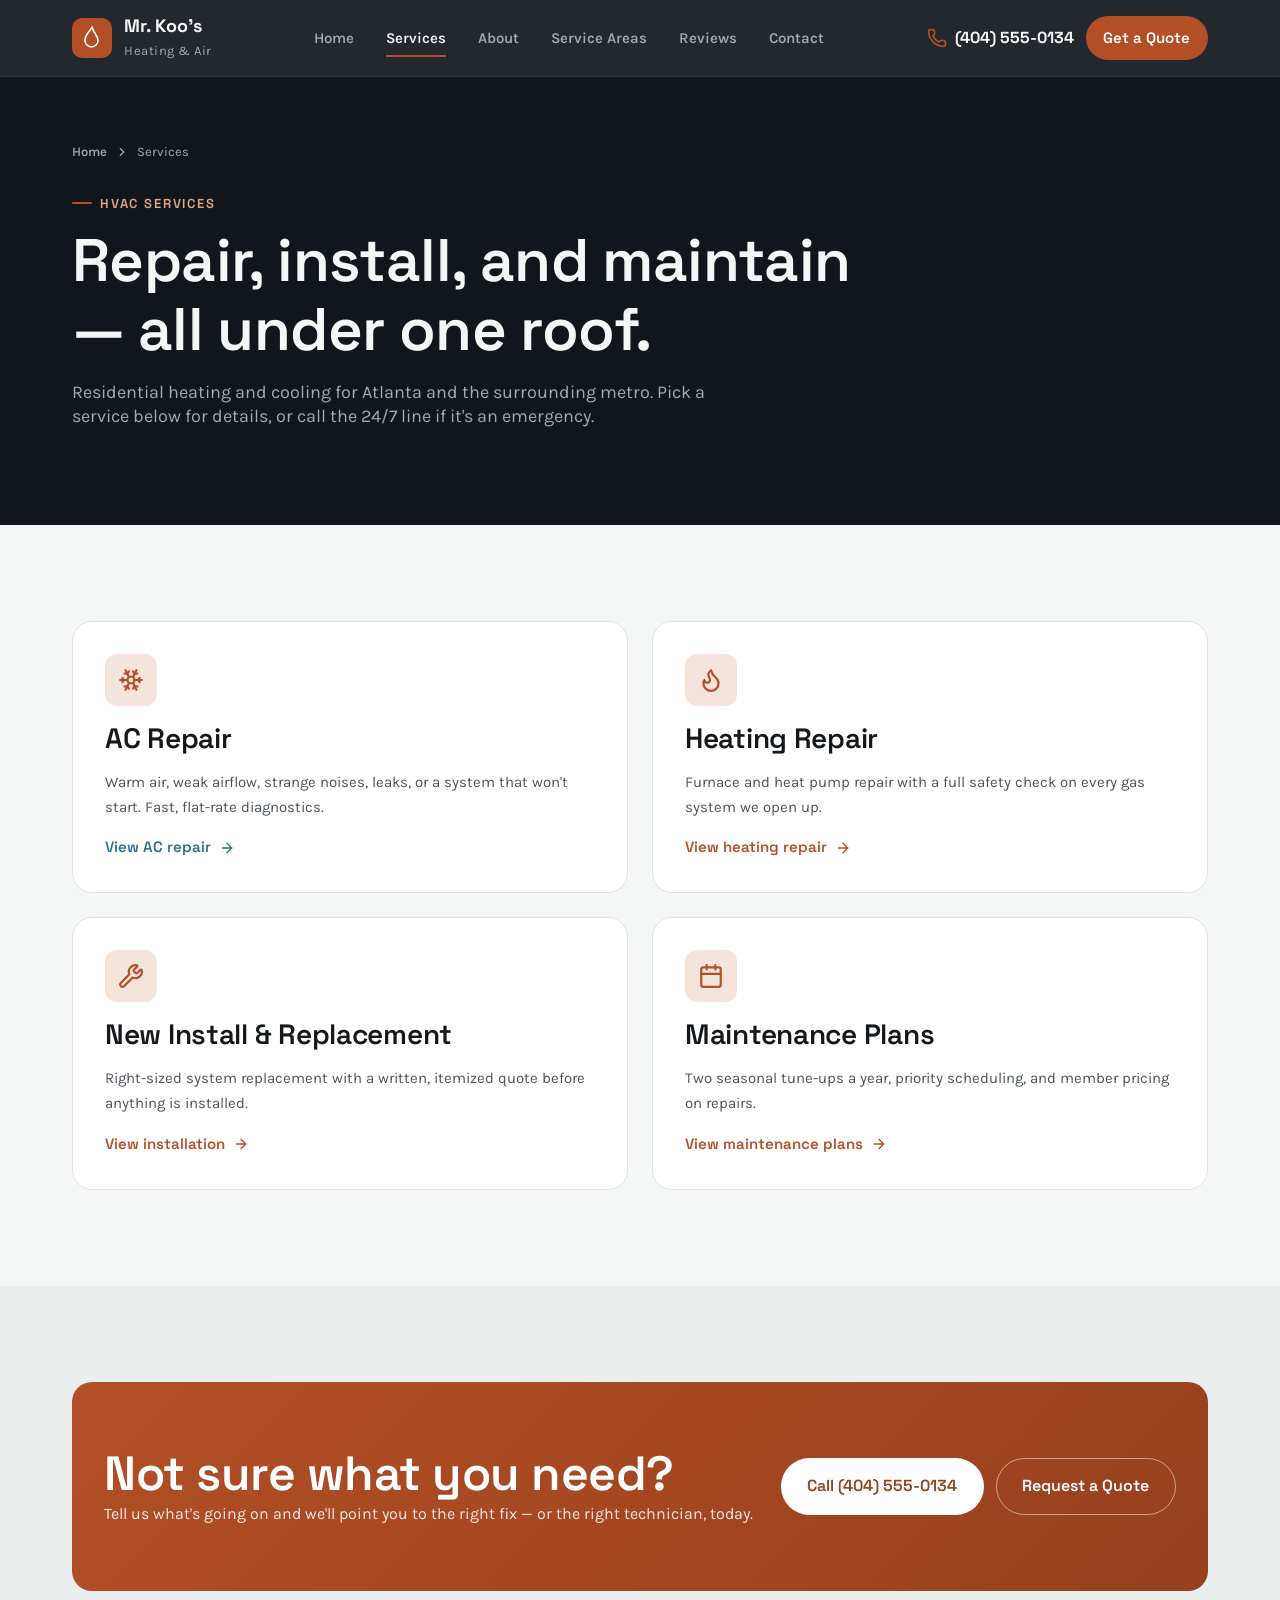
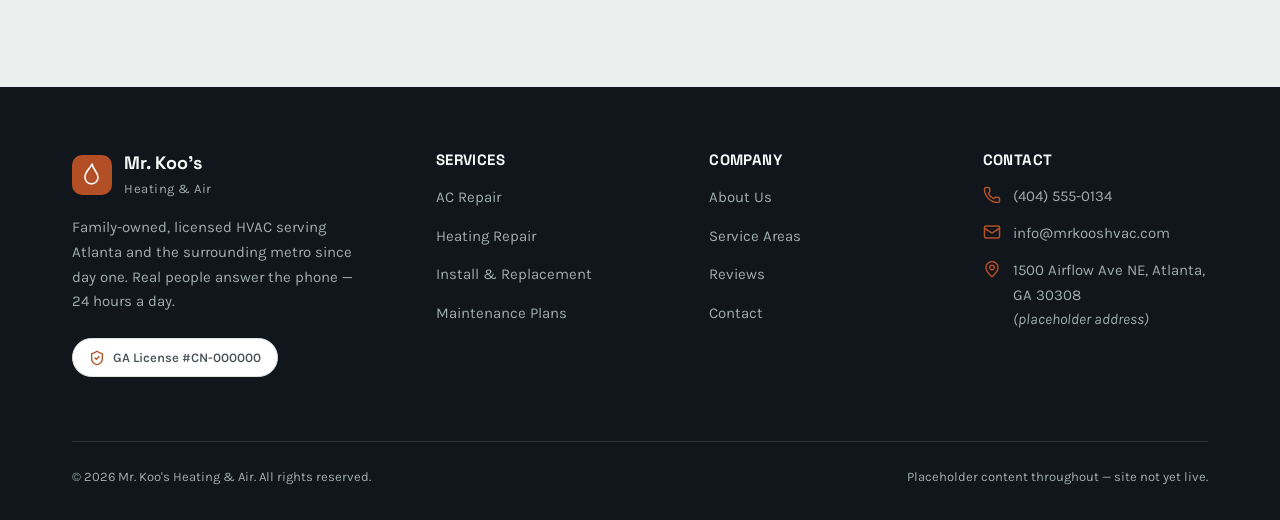
==== services/index.html @ 39111072 "Second Upload" ====
<!DOCTYPE html>
<html lang="en" class="no-js">
<head>
<meta charset="UTF-8" />
<script>document.documentElement.className = "js";</script>
<meta name="viewport" content="width=device-width, initial-scale=1" />
<title>HVAC Services | Mr. Koo's Heating &amp; Air, Atlanta GA</title>
<meta name="description" content="AC repair, heating repair, new system installation, and maintenance plans for Atlanta-area homes. Licensed, family-owned, 24/7 emergency service." />
<link rel="preconnect" href="https://fonts.googleapis.com" />
<link rel="preconnect" href="https://fonts.gstatic.com" crossorigin />
<link href="https://fonts.googleapis.com/css2?family=Space+Grotesk:wght@500;600;700&family=Karla:wght@400;500;600;700&display=swap" rel="stylesheet" />
<link rel="stylesheet" href="../css/styles.css" />
</head>
<body>
<a class="skip-link" href="#main">Skip to main content</a>

<header class="site-header">
  <div class="container header-inner">
    <a class="brand" href="../index.html" aria-label="Mr. Koo's Heating & Air — home">
      <svg class="brand-mark" viewBox="0 0 40 40" fill="none" aria-hidden="true">
        <rect width="40" height="40" rx="10" fill="#B34F26"/>
        <path d="M20 9c1.6 6.2 6 8.4 6 13.4a6.5 6.5 0 1 1-13 0C13 15.9 18.4 13.5 20 9Z" stroke="#fff" stroke-width="1.6" stroke-linejoin="round"/>
      </svg>
      <span>
        <span class="brand-name">Mr. Koo's</span>
        <span class="brand-tag">Heating &amp; Air</span>
      </span>
    </a>

    <nav class="main-nav" aria-label="Primary">
      <ul>
        <li><a data-nav-link href="../index.html">Home</a></li>
        <li><a data-nav-link href="index.html" aria-current="page">Services</a></li>
        <li><a data-nav-link href="../about.html">About</a></li>
        <li><a data-nav-link href="../service-areas.html">Service Areas</a></li>
        <li><a data-nav-link href="../reviews.html">Reviews</a></li>
        <li><a data-nav-link href="../contact.html">Contact</a></li>
      </ul>
    </nav>

    <div class="header-actions">
      <a class="header-phone" href="tel:+14045550134">
        <svg viewBox="0 0 24 24" fill="none" stroke="currentColor" stroke-width="2" stroke-linecap="round" stroke-linejoin="round" aria-hidden="true"><path d="M13.832 16.568a1 1 0 0 0 1.213-.303l.355-.465A2 2 0 0 1 17 15h3a2 2 0 0 1 2 2v3a2 2 0 0 1-2 2A18 18 0 0 1 2 4a2 2 0 0 1 2-2h3a2 2 0 0 1 2 2v3a2 2 0 0 1-.8 1.6l-.468.351a1 1 0 0 0-.292 1.233 14 14 0 0 0 6.392 6.384"/></svg>
        (404) 555-0134
      </a>
      <a class="btn btn-on-navy btn-sm" href="../contact.html">Get a Quote</a>
      <button class="nav-toggle" aria-expanded="false" aria-controls="mobile-nav" aria-label="Open menu">
        <svg class="icon-open" viewBox="0 0 24 24" fill="none" stroke="currentColor" stroke-width="2" stroke-linecap="round" stroke-linejoin="round" aria-hidden="true"><path d="M4 5h16"/><path d="M4 12h16"/><path d="M4 19h16"/></svg>
        <svg class="icon-close" viewBox="0 0 24 24" fill="none" stroke="currentColor" stroke-width="2" stroke-linecap="round" stroke-linejoin="round" aria-hidden="true"><path d="M18 6 6 18"/><path d="m6 6 12 12"/></svg>
      </button>
    </div>
  </div>

  <div class="mobile-nav" id="mobile-nav">
    <nav aria-label="Mobile">
      <ul>
        <li><a href="../index.html">Home</a></li>
        <li><a href="index.html">Services</a></li>
        <li><a href="../about.html">About</a></li>
        <li><a href="../service-areas.html">Service Areas</a></li>
        <li><a href="../reviews.html">Reviews</a></li>
        <li><a href="../contact.html">Contact</a></li>
      </ul>
    </nav>
    <a class="btn btn-primary btn-block" href="tel:+14045550134">Call (404) 555-0134</a>
  </div>
</header>

<main id="main">

  <div class="page-header">
    <div class="container">
      <nav class="breadcrumbs" aria-label="Breadcrumb">
        <a href="../index.html">Home</a>
        <svg viewBox="0 0 24 24" fill="none" stroke="currentColor" stroke-width="2" stroke-linecap="round" stroke-linejoin="round" aria-hidden="true"><path d="m9 18 6-6-6-6"/></svg>
        <span aria-current="page">Services</span>
      </nav>
      <p class="eyebrow on-navy">HVAC Services</p>
      <h1>Repair, install, and maintain &mdash; all under one roof.</h1>
      <p class="lede">Residential heating and cooling for Atlanta and the surrounding metro. Pick a service below for details, or call the 24/7 line if it's an emergency.</p>
    </div>
  </div>

  <section class="section">
    <div class="container">
      <div class="grid grid-2">
        <article class="service-card reveal">
          <span class="service-card-icon coil"><svg viewBox="0 0 24 24" fill="none" stroke="currentColor" stroke-width="2" stroke-linecap="round" stroke-linejoin="round" aria-hidden="true"><path d="m10 20-1.25-2.5L6 18"/><path d="M10 4 8.75 6.5 6 6"/><path d="m14 20 1.25-2.5L18 18"/><path d="m14 4 1.25 2.5L18 6"/><path d="m17 21-3-6h-4"/><path d="m17 3-3 6 1.5 3"/><path d="M2 12h6.5L10 9"/><path d="m20 10-1.5 2 1.5 2"/><path d="M22 12h-6.5L14 15"/><path d="m4 10 1.5 2L4 14"/><path d="m7 21 3-6-1.5-3"/><path d="m7 3 3 6h4"/></svg></span>
          <h3 class="h2" style="font-size:var(--text-2xl);">AC Repair</h3>
          <p>Warm air, weak airflow, strange noises, leaks, or a system that won't start. Fast, flat-rate diagnostics.</p>
          <a class="service-card-link" style="color:var(--coil);" href="ac-repair.html">View AC repair <svg viewBox="0 0 24 24" fill="none" stroke="currentColor" stroke-width="2" stroke-linecap="round" stroke-linejoin="round" aria-hidden="true"><path d="M5 12h14"/><path d="m12 5 7 7-7 7"/></svg></a>
        </article>

        <article class="service-card reveal">
          <span class="service-card-icon"><svg viewBox="0 0 24 24" fill="none" stroke="currentColor" stroke-width="2" stroke-linecap="round" stroke-linejoin="round" aria-hidden="true"><path d="M12 3q1 4 4 6.5t3 5.5a1 1 0 0 1-14 0 5 5 0 0 1 1-3 1 1 0 0 0 5 0c0-2-1.5-3-1.5-5q0-2 2.5-4"/></svg></span>
          <h3 class="h2" style="font-size:var(--text-2xl);">Heating Repair</h3>
          <p>Furnace and heat pump repair with a full safety check on every gas system we open up.</p>
          <a class="service-card-link" href="heating-repair.html">View heating repair <svg viewBox="0 0 24 24" fill="none" stroke="currentColor" stroke-width="2" stroke-linecap="round" stroke-linejoin="round" aria-hidden="true"><path d="M5 12h14"/><path d="m12 5 7 7-7 7"/></svg></a>
        </article>

        <article class="service-card reveal">
          <span class="service-card-icon"><svg viewBox="0 0 24 24" fill="none" stroke="currentColor" stroke-width="2" stroke-linecap="round" stroke-linejoin="round" aria-hidden="true"><path d="M14.7 6.3a1 1 0 0 0 0 1.4l1.6 1.6a1 1 0 0 0 1.4 0l3.106-3.105c.32-.322.863-.22.983.218a6 6 0 0 1-8.259 7.057l-7.91 7.91a1 1 0 0 1-2.999-3l7.91-7.91a6 6 0 0 1 7.057-8.259c.438.12.54.662.219.984z"/></svg></span>
          <h3 class="h2" style="font-size:var(--text-2xl);">New Install &amp; Replacement</h3>
          <p>Right-sized system replacement with a written, itemized quote before anything is installed.</p>
          <a class="service-card-link" href="installation.html">View installation <svg viewBox="0 0 24 24" fill="none" stroke="currentColor" stroke-width="2" stroke-linecap="round" stroke-linejoin="round" aria-hidden="true"><path d="M5 12h14"/><path d="m12 5 7 7-7 7"/></svg></a>
        </article>

        <article class="service-card reveal">
          <span class="service-card-icon"><svg viewBox="0 0 24 24" fill="none" stroke="currentColor" stroke-width="2" stroke-linecap="round" stroke-linejoin="round" aria-hidden="true"><path d="M8 2v4"/><path d="M16 2v4"/><rect width="18" height="18" x="3" y="4" rx="2"/><path d="M3 10h18"/></svg></span>
          <h3 class="h2" style="font-size:var(--text-2xl);">Maintenance Plans</h3>
          <p>Two seasonal tune-ups a year, priority scheduling, and member pricing on repairs.</p>
          <a class="service-card-link" href="maintenance-plans.html">View maintenance plans <svg viewBox="0 0 24 24" fill="none" stroke="currentColor" stroke-width="2" stroke-linecap="round" stroke-linejoin="round" aria-hidden="true"><path d="M5 12h14"/><path d="m12 5 7 7-7 7"/></svg></a>
        </article>
      </div>
    </div>
  </section>

  <section class="section section-alt">
    <div class="container">
      <div class="cta-band reveal">
        <div>
          <h2>Not sure what you need?</h2>
          <p>Tell us what's going on and we'll point you to the right fix &mdash; or the right technician, today.</p>
        </div>
        <div class="cta-band-actions">
          <a class="btn btn-secondary" href="tel:+14045550134">Call (404) 555-0134</a>
          <a class="btn btn-ghost-on-navy" style="border-color:rgba(255,255,255,0.5); color:#fff;" href="../contact.html">Request a Quote</a>
        </div>
      </div>
    </div>
  </section>

</main>

<footer class="site-footer">
  <div class="container">
    <div class="footer-grid">
      <div class="footer-brand">
        <a class="brand" href="../index.html" aria-label="Mr. Koo's Heating & Air — home">
          <svg class="brand-mark" viewBox="0 0 40 40" fill="none" aria-hidden="true">
            <rect width="40" height="40" rx="10" fill="#B34F26"/>
            <path d="M20 9c1.6 6.2 6 8.4 6 13.4a6.5 6.5 0 1 1-13 0C13 15.9 18.4 13.5 20 9Z" stroke="#fff" stroke-width="1.6" stroke-linejoin="round"/>
          </svg>
          <span>
            <span class="brand-name">Mr. Koo's</span>
            <span class="brand-tag">Heating &amp; Air</span>
          </span>
        </a>
        <p>Family-owned, licensed HVAC serving Atlanta and the surrounding metro since day one. Real people answer the phone &mdash; 24 hours a day.</p>
        <div class="badge-row" style="margin-top: var(--space-5);">
          <span class="badge"><svg viewBox="0 0 24 24" fill="none" stroke="currentColor" stroke-width="2" stroke-linecap="round" stroke-linejoin="round" aria-hidden="true"><path d="M20 13c0 5-3.5 7.5-7.66 8.95a1 1 0 0 1-.67-.01C7.5 20.5 4 18 4 13V6a1 1 0 0 1 1-1c2 0 4.5-1.2 6.24-2.72a1.17 1.17 0 0 1 1.52 0C14.51 3.81 17 5 19 5a1 1 0 0 1 1 1z"/><path d="m9 12 2 2 4-4"/></svg> GA License #CN-000000</span>
        </div>
      </div>

      <nav class="footer-col" aria-label="Services">
        <h3 class="footer-heading">Services</h3>
        <ul>
          <li><a href="ac-repair.html">AC Repair</a></li>
          <li><a href="heating-repair.html">Heating Repair</a></li>
          <li><a href="installation.html">Install &amp; Replacement</a></li>
          <li><a href="maintenance-plans.html">Maintenance Plans</a></li>
        </ul>
      </nav>

      <nav class="footer-col" aria-label="Company">
        <h3 class="footer-heading">Company</h3>
        <ul>
          <li><a href="../about.html">About Us</a></li>
          <li><a href="../service-areas.html">Service Areas</a></li>
          <li><a href="../reviews.html">Reviews</a></li>
          <li><a href="../contact.html">Contact</a></li>
        </ul>
      </nav>

      <div class="footer-col">
        <h3 class="footer-heading">Contact</h3>
        <ul class="footer-contact">
          <li><svg viewBox="0 0 24 24" fill="none" stroke="currentColor" stroke-width="2" stroke-linecap="round" stroke-linejoin="round" aria-hidden="true"><path d="M13.832 16.568a1 1 0 0 0 1.213-.303l.355-.465A2 2 0 0 1 17 15h3a2 2 0 0 1 2 2v3a2 2 0 0 1-2 2A18 18 0 0 1 2 4a2 2 0 0 1 2-2h3a2 2 0 0 1 2 2v3a2 2 0 0 1-.8 1.6l-.468.351a1 1 0 0 0-.292 1.233 14 14 0 0 0 6.392 6.384"/></svg><a href="tel:+14045550134">(404) 555-0134</a></li>
          <li><svg viewBox="0 0 24 24" fill="none" stroke="currentColor" stroke-width="2" stroke-linecap="round" stroke-linejoin="round" aria-hidden="true"><path d="m22 7-8.991 5.727a2 2 0 0 1-2.009 0L2 7"/><rect x="2" y="4" width="20" height="16" rx="2"/></svg><a href="mailto:info@mrkooshvac.com">info@mrkooshvac.com</a></li>
          <li><svg viewBox="0 0 24 24" fill="none" stroke="currentColor" stroke-width="2" stroke-linecap="round" stroke-linejoin="round" aria-hidden="true"><path d="M20 10c0 4.993-5.539 10.193-7.399 11.799a1 1 0 0 1-1.202 0C9.539 20.193 4 14.993 4 10a8 8 0 0 1 16 0"/><circle cx="12" cy="10" r="3"/></svg><span>1500 Airflow Ave NE, Atlanta, GA 30308<br><em>(placeholder address)</em></span></li>
        </ul>
      </div>
    </div>

    <div class="footer-bottom">
      <span>&copy; <span data-year>2026</span> Mr. Koo's Heating &amp; Air. All rights reserved.</span>
      <span>Placeholder content throughout &mdash; site not yet live.</span>
    </div>
  </div>
</footer>

<div class="call-bar">
  <a class="btn btn-primary" href="tel:+14045550134">
    <svg viewBox="0 0 24 24" fill="none" stroke="currentColor" stroke-width="2" stroke-linecap="round" stroke-linejoin="round" aria-hidden="true"><path d="M13.832 16.568a1 1 0 0 0 1.213-.303l.355-.465A2 2 0 0 1 17 15h3a2 2 0 0 1 2 2v3a2 2 0 0 1-2 2A18 18 0 0 1 2 4a2 2 0 0 1 2-2h3a2 2 0 0 1 2 2v3a2 2 0 0 1-.8 1.6l-.468.351a1 1 0 0 0-.292 1.233 14 14 0 0 0 6.392 6.384"/></svg>
    Call Now
  </a>
  <a class="btn btn-secondary" href="../contact.html">Get a Quote</a>
</div>

<script src="../js/main.js"></script>
</body>
</html>
---- css/styles.css ----
/* ==========================================================================
   Mr. Koo's Heating & Air — Design System
   Grounded in the subject: airflow, ductwork, gauges, Georgia clay + copper.
   Cool "duct steel" neutral base with two functional accents —
   clay (heating) and coil blue (cooling) — color that encodes meaning,
   not decoration. Signature motif: an animated airflow line.
   ========================================================================== */

:root {
  /* ---- Color: neutrals (cool "duct steel", not warm cream) ---- */
  --bg: #F5F7F6;
  --bg-alt: #EAEFEE;
  --surface: #FFFFFF;
  --ink: #14181B;
  --ink-soft: #4B5359;
  --ink-faint: #5B6468;
  --border: #DCE3E1;
  --border-strong: #C3CDCA;

  /* ---- Color: dark chrome (header/footer only, not the body bg) ---- */
  --navy: #10161C;
  --navy-soft: #1B242C;
  --navy-border: #2A343C;
  --on-navy: #F5F7F6;
  --on-navy-soft: #9FACB2;

  /* ---- Color: functional accents ---- */
  --clay: #B34F26;       /* heating — WCAG AA 4.5:1+ on white */
  --clay-dark: #96401D;  /* hover/press */
  --clay-tint: #F5E4DB;  /* light backgrounds */
  --coil: #2E6F8E;       /* cooling — WCAG AA 4.5:1+ on white */
  --coil-dark: #23566F;
  --coil-tint: #E1EDF1;  /* light backgrounds */
  --gold: #B8862F;       /* review stars (decorative) */
  --success: #2E7D4F;
  --danger: #B3261E;

  /* ---- Typography ---- */
  --font-display: "Space Grotesk", "Arial Narrow", sans-serif;
  --font-body: "Karla", -apple-system, BlinkMacSystemFont, "Segoe UI", sans-serif;

  --text-xs: 0.8125rem;   /* 13px */
  --text-sm: 0.9375rem;   /* 15px */
  --text-base: 1rem;      /* 16px */
  --text-lg: 1.125rem;    /* 18px */
  --text-xl: 1.375rem;    /* 22px */
  --text-2xl: 1.75rem;    /* 28px */
  --text-3xl: 2.25rem;    /* 36px */
  --text-4xl: 3rem;       /* 48px */
  --text-5xl: 3.75rem;    /* 60px */

  --leading-tight: 1.15;
  --leading-snug: 1.35;
  --leading-body: 1.65;

  /* ---- Spacing (8px rhythm) ---- */
  --space-1: 0.25rem;  /* 4 */
  --space-2: 0.5rem;   /* 8 */
  --space-3: 0.75rem;  /* 12 */
  --space-4: 1rem;     /* 16 */
  --space-5: 1.5rem;   /* 24 */
  --space-6: 2rem;     /* 32 */
  --space-7: 3rem;     /* 48 */
  --space-8: 4rem;     /* 64 */
  --space-9: 6rem;     /* 96 */
  --space-10: 8rem;    /* 128 */

  /* ---- Radius ---- */
  --radius-sm: 6px;
  --radius-md: 12px;
  --radius-lg: 20px;
  --radius-pill: 999px;

  /* ---- Elevation (warm-neutral tinted, consistent scale) ---- */
  --shadow-sm: 0 1px 2px rgba(20, 24, 27, 0.06), 0 1px 1px rgba(20, 24, 27, 0.04);
  --shadow-md: 0 8px 24px rgba(20, 24, 27, 0.08), 0 2px 6px rgba(20, 24, 27, 0.05);
  --shadow-lg: 0 20px 48px rgba(20, 24, 27, 0.14), 0 6px 16px rgba(20, 24, 27, 0.08);

  /* ---- Motion ---- */
  --duration-fast: 150ms;
  --duration-base: 220ms;
  --duration-slow: 420ms;
  --duration-draw: 1400ms;
  --ease-out: cubic-bezier(0.16, 1, 0.3, 1);
  --ease-in: cubic-bezier(0.7, 0, 0.84, 0);
  --ease-spring: cubic-bezier(0.34, 1.56, 0.64, 1);

  /* ---- Layout ---- */
  --container-max: 1200px;
  --header-h: 76px;
  --z-header: 100;
  --z-callbar: 90;
  --z-overlay: 200;
}

/* ==========================================================================
   Reset & base
   ========================================================================== */

*, *::before, *::after { box-sizing: border-box; }
* { margin: 0; }

html {
  -webkit-text-size-adjust: 100%;
  scroll-behavior: smooth;
}

body {
  font-family: var(--font-body);
  font-size: var(--text-base);
  line-height: var(--leading-body);
  color: var(--ink);
  background: var(--bg);
  min-height: 100dvh;
}

img, picture, svg { display: block; max-width: 100%; }
a { color: inherit; text-decoration: none; }
ul, ol { list-style: none; padding: 0; }
button, input, textarea, select { font: inherit; color: inherit; }
button { cursor: pointer; background: none; border: none; }

h1, h2, h3, h4 {
  font-family: var(--font-display);
  font-weight: 600;
  line-height: var(--leading-tight);
  letter-spacing: -0.01em;
}

/* Focus states — never removed, always visible (accessibility rule 1) */
:focus-visible {
  outline: 3px solid var(--coil);
  outline-offset: 3px;
  border-radius: 4px;
}
a:focus-visible, button:focus-visible { outline-offset: 4px; }

.visually-hidden {
  position: absolute;
  width: 1px; height: 1px;
  padding: 0; margin: -1px;
  overflow: hidden;
  clip: rect(0, 0, 0, 0);
  white-space: nowrap;
  border: 0;
}

.skip-link {
  position: absolute;
  top: -100px;
  left: var(--space-4);
  background: var(--navy);
  color: var(--on-navy);
  padding: var(--space-3) var(--space-5);
  border-radius: var(--radius-sm);
  z-index: 999;
  transition: top var(--duration-base) var(--ease-out);
}
.skip-link:focus { top: var(--space-4); }

@media (prefers-reduced-motion: reduce) {
  html { scroll-behavior: auto; }
  *, *::before, *::after {
    animation-duration: 0.001ms !important;
    animation-iteration-count: 1 !important;
    transition-duration: 0.001ms !important;
    scroll-behavior: auto !important;
  }
}

/* ==========================================================================
   Typography helpers
   ========================================================================== */

.eyebrow {
  display: inline-flex;
  align-items: center;
  gap: var(--space-2);
  font-family: var(--font-display);
  font-size: var(--text-xs);
  font-weight: 600;
  letter-spacing: 0.14em;
  text-transform: uppercase;
  color: var(--clay);
}
.eyebrow::before {
  content: "";
  width: 20px;
  height: 2px;
  background: var(--clay);
  border-radius: var(--radius-pill);
}
.eyebrow.on-navy { color: #E8A67F; }
.eyebrow.coil { color: var(--coil); }
.eyebrow.coil::before { background: var(--coil); }

h1, .h1 { font-size: var(--text-4xl); }
h2, .h2 { font-size: var(--text-3xl); }
h3, .h3 { font-size: var(--text-xl); }
h4, .h4 { font-size: var(--text-lg); }

@media (min-width: 768px) {
  h1, .h1 { font-size: var(--text-5xl); }
  h2, .h2 { font-size: var(--text-4xl); }
}

.lede {
  font-size: var(--text-lg);
  line-height: var(--leading-snug);
  color: var(--ink-soft);
  max-width: 62ch;
}

.section-head {
  max-width: 640px;
  margin-bottom: var(--space-7);
}
.section-head p { margin-top: var(--space-3); }
.section-head.center { margin-left: auto; margin-right: auto; text-align: center; }

/* ==========================================================================
   Layout
   ========================================================================== */

.container {
  width: 100%;
  max-width: var(--container-max);
  margin-inline: auto;
  padding-inline: var(--space-5);
}
@media (min-width: 1024px) {
  .container { padding-inline: var(--space-6); }
}

.section { padding-block: var(--space-9); position: relative; }
.section-alt { background: var(--bg-alt); }
.section-navy { background: var(--navy); color: var(--on-navy); }
.section-navy .ink-soft-on-navy { color: var(--on-navy-soft); }

@media (max-width: 640px) {
  .section { padding-block: var(--space-8); }
}

/* ==========================================================================
   Buttons
   ========================================================================== */

.btn {
  display: inline-flex;
  align-items: center;
  justify-content: center;
  gap: var(--space-2);
  font-family: var(--font-display);
  font-weight: 600;
  font-size: var(--text-base);
  padding: 0.9rem 1.6rem;
  border-radius: var(--radius-pill);
  min-height: 44px;
  transition: transform var(--duration-fast) var(--ease-out),
              background-color var(--duration-fast) var(--ease-out),
              box-shadow var(--duration-fast) var(--ease-out),
              border-color var(--duration-fast) var(--ease-out);
  white-space: nowrap;
}
.btn:active { transform: scale(0.97); }

.btn-primary {
  background: var(--clay);
  color: #fff;
  box-shadow: var(--shadow-sm);
}
.btn-primary:hover { background: var(--clay-dark); box-shadow: var(--shadow-md); }

.btn-on-navy {
  background: var(--clay);
  color: #fff;
}
.btn-on-navy:hover { background: #C8622F; }

.btn-secondary {
  background: transparent;
  color: var(--ink);
  border: 1.5px solid var(--border-strong);
}
.btn-secondary:hover { border-color: var(--ink); background: var(--surface); }

.btn-ghost-on-navy {
  background: transparent;
  color: var(--on-navy);
  border: 1.5px solid var(--navy-border);
}
.btn-ghost-on-navy:hover { border-color: var(--on-navy-soft); }

.btn-block { width: 100%; }
.btn-sm { padding: 0.6rem 1.1rem; font-size: var(--text-sm); min-height: 40px; }

.btn svg { width: 1.15em; height: 1.15em; flex-shrink: 0; }

/* ==========================================================================
   Header / Nav
   ========================================================================== */

.site-header {
  position: sticky;
  top: 0;
  z-index: var(--z-header);
  background: rgba(16, 22, 28, 0.92);
  backdrop-filter: blur(10px);
  border-bottom: 1px solid var(--navy-border);
}

.header-inner {
  display: flex;
  align-items: center;
  justify-content: space-between;
  gap: var(--space-4);
  min-height: var(--header-h);
}

.brand {
  display: flex;
  align-items: center;
  gap: var(--space-3);
  color: var(--on-navy);
  font-family: var(--font-display);
}
.brand-mark {
  width: 40px;
  height: 40px;
  flex-shrink: 0;
}
.brand-name {
  font-weight: 700;
  font-size: var(--text-lg);
  line-height: 1.1;
}
.brand-tag {
  display: block;
  font-family: var(--font-body);
  font-weight: 400;
  font-size: var(--text-xs);
  color: var(--on-navy-soft);
  letter-spacing: 0.04em;
}

.main-nav {
  display: none;
}
.main-nav ul { display: flex; align-items: center; gap: var(--space-6); }
.main-nav a {
  color: var(--on-navy-soft);
  font-size: var(--text-sm);
  font-weight: 600;
  padding: var(--space-2) 0;
  border-bottom: 2px solid transparent;
  transition: color var(--duration-fast) var(--ease-out), border-color var(--duration-fast) var(--ease-out);
}
.main-nav a:hover, .main-nav a[aria-current="page"] {
  color: var(--on-navy);
  border-color: var(--clay);
}

.header-actions {
  display: flex;
  align-items: center;
  gap: var(--space-3);
}

.header-phone {
  display: none;
  align-items: center;
  gap: var(--space-2);
  color: var(--on-navy);
  font-family: var(--font-display);
  font-weight: 700;
  font-size: var(--text-base);
}
.header-phone svg { width: 20px; height: 20px; color: var(--clay); }

.nav-toggle {
  display: inline-flex;
  align-items: center;
  justify-content: center;
  width: 44px;
  height: 44px;
  color: var(--on-navy);
}
.nav-toggle svg { width: 26px; height: 26px; }
.nav-toggle .icon-close { display: none; }
.nav-toggle[aria-expanded="true"] .icon-open { display: none; }
.nav-toggle[aria-expanded="true"] .icon-close { display: block; }

.mobile-nav {
  display: none;
  position: fixed;
  inset: var(--header-h) 0 0 0;
  background: var(--navy);
  z-index: calc(var(--z-header) - 1);
  overflow-y: auto;
  padding: var(--space-6) var(--space-5) var(--space-8);
}
.mobile-nav.is-open { display: block; }
.mobile-nav ul { display: flex; flex-direction: column; gap: var(--space-1); }
.mobile-nav a {
  display: block;
  color: var(--on-navy);
  font-family: var(--font-display);
  font-size: var(--text-xl);
  font-weight: 600;
  padding: var(--space-4) 0;
  border-bottom: 1px solid var(--navy-border);
}
.mobile-nav .btn { margin-top: var(--space-6); }

@media (min-width: 1024px) {
  .main-nav { display: block; }
  .header-phone { display: inline-flex; }
  .nav-toggle { display: none; }
  .mobile-nav { display: none !important; }
}

/* ==========================================================================
   Hero
   ========================================================================== */

.hero {
  position: relative;
  background: var(--navy);
  color: var(--on-navy);
  overflow: hidden;
  padding-block: var(--space-9) var(--space-10);
}

.hero-grid {
  display: grid;
  gap: var(--space-8);
  position: relative;
  z-index: 2;
}

.hero-copy h1 { margin-top: var(--space-4); }
.hero-copy .lede { color: var(--on-navy-soft); margin-top: var(--space-4); }

.trust-row {
  display: flex;
  flex-wrap: wrap;
  gap: var(--space-3);
  margin-top: var(--space-6);
}
.trust-pill {
  display: inline-flex;
  align-items: center;
  gap: var(--space-2);
  background: rgba(255,255,255,0.06);
  border: 1px solid var(--navy-border);
  color: var(--on-navy);
  font-size: var(--text-xs);
  font-weight: 600;
  padding: var(--space-2) var(--space-4);
  border-radius: var(--radius-pill);
}
.trust-pill svg { width: 16px; height: 16px; color: var(--clay); }

.hero-cta-row {
  display: flex;
  flex-wrap: wrap;
  gap: var(--space-3);
  margin-top: var(--space-7);
}

.hero-airflow {
  position: absolute;
  inset: 0;
  z-index: 1;
  opacity: 0.9;
  pointer-events: none;
}
.hero-airflow path {
  fill: none;
  stroke: url(#airflowGradient);
  stroke-width: 1.5;
  stroke-linecap: round;
  stroke-dasharray: 2000;
  stroke-dashoffset: 2000;
  animation: draw-line var(--duration-draw) var(--ease-out) forwards;
  animation-delay: 300ms;
}
.hero-airflow .line-2 { animation-delay: 500ms; opacity: 0.55; }
.hero-airflow .line-3 { animation-delay: 700ms; opacity: 0.32; }

@keyframes draw-line {
  to { stroke-dashoffset: 0; }
}
@media (prefers-reduced-motion: reduce) {
  .hero-airflow path { animation: none; stroke-dashoffset: 0; }
}

.hero-panel {
  background: var(--navy-soft);
  border: 1px solid var(--navy-border);
  border-radius: var(--radius-lg);
  padding: var(--space-6);
  box-shadow: var(--shadow-lg);
}
.hero-panel-row {
  display: flex;
  align-items: center;
  gap: var(--space-4);
  padding-block: var(--space-4);
  border-bottom: 1px solid var(--navy-border);
}
.hero-panel-row:last-child { border-bottom: none; }
.hero-panel-icon {
  width: 44px; height: 44px;
  border-radius: var(--radius-md);
  display: flex; align-items: center; justify-content: center;
  background: var(--clay-tint);
  color: var(--clay);
  flex-shrink: 0;
}
.hero-panel-icon svg { width: 22px; height: 22px; }
.hero-panel-row.coil .hero-panel-icon { background: rgba(46,111,142,0.18); color: #6FB4D6; }
.hero-panel-title { font-family: var(--font-display); font-weight: 700; color: var(--on-navy); font-size: var(--text-sm); }
.hero-panel-sub { font-size: var(--text-xs); color: var(--on-navy-soft); margin-top: 2px; }

@media (min-width: 1024px) {
  .hero-grid { grid-template-columns: 1.15fr 0.85fr; align-items: center; }
}

/* ==========================================================================
   Page header (interior pages — compact version of the hero)
   ========================================================================== */

.page-header {
  background: var(--navy);
  color: var(--on-navy);
  padding-block: var(--space-8) var(--space-9);
}
.page-header .breadcrumbs { color: var(--on-navy-soft); padding-top: 0; }
.page-header .breadcrumbs a { color: var(--on-navy-soft); }
.page-header .breadcrumbs a:hover { color: var(--on-navy); }
.page-header-icon {
  width: 56px; height: 56px;
  border-radius: var(--radius-md);
  background: var(--clay-tint);
  color: var(--clay);
  display: flex; align-items: center; justify-content: center;
  margin-bottom: var(--space-5);
}
.page-header-icon svg { width: 28px; height: 28px; }
.page-header-icon.coil { background: rgba(46,111,142,0.18); color: #6FB4D6; }
.page-header h1 { margin-top: var(--space-3); max-width: 20ch; }
.page-header .lede { color: var(--on-navy-soft); margin-top: var(--space-4); }
.page-header-cta { display: flex; flex-wrap: wrap; gap: var(--space-3); margin-top: var(--space-6); }

/* ==========================================================================
   Divider (airflow motif reused between sections)
   ========================================================================== */

.duct-divider {
  width: 100%;
  height: 28px;
  color: var(--border);
}
.duct-divider.on-navy { color: var(--navy-border); }
.duct-divider path { stroke: currentColor; stroke-width: 1.5; fill: none; }

/* ==========================================================================
   Cards: services
   ========================================================================== */

.grid {
  display: grid;
  gap: var(--space-5);
  grid-template-columns: 1fr;
}
.grid > * { min-width: 0; }
@media (min-width: 640px) {
  .grid-2 { grid-template-columns: repeat(2, 1fr); }
}
@media (min-width: 1024px) {
  .grid-3 { grid-template-columns: repeat(3, 1fr); }
  .grid-4 { grid-template-columns: repeat(4, 1fr); }
}

.service-card {
  background: var(--surface);
  border: 1px solid var(--border);
  border-radius: var(--radius-lg);
  padding: var(--space-6);
  display: flex;
  flex-direction: column;
  gap: var(--space-4);
  transition: transform var(--duration-base) var(--ease-out),
              box-shadow var(--duration-base) var(--ease-out),
              border-color var(--duration-base) var(--ease-out);
}
.service-card:hover {
  transform: translateY(-4px);
  box-shadow: var(--shadow-md);
  border-color: var(--border-strong);
}
.service-card-icon {
  width: 52px; height: 52px;
  border-radius: var(--radius-md);
  background: var(--clay-tint);
  color: var(--clay);
  display: flex; align-items: center; justify-content: center;
}
.service-card-icon svg { width: 26px; height: 26px; }
.service-card.coil .service-card-icon { background: var(--coil-tint); color: var(--coil); }
.service-card h3 { font-size: var(--text-lg); }
.service-card p { color: var(--ink-soft); font-size: var(--text-sm); }
.service-card-link {
  margin-top: auto;
  display: inline-flex;
  align-items: center;
  gap: var(--space-2);
  font-family: var(--font-display);
  font-weight: 600;
  font-size: var(--text-sm);
  color: var(--clay);
}
.service-card-link svg {
  width: 16px; height: 16px;
  transition: transform var(--duration-fast) var(--ease-out);
}
.service-card:hover .service-card-link svg { transform: translateX(3px); }
.service-card.coil .service-card-link { color: var(--coil); }

/* Bento layout for the home services grid — distinctive, not templated */
.bento {
  display: grid;
  gap: var(--space-5);
  grid-template-columns: 1fr;
}
.bento > * { min-width: 0; }
@media (min-width: 768px) {
  .bento { grid-template-columns: repeat(4, 1fr); grid-auto-rows: 1fr; }
  .bento .service-card:nth-child(1) { grid-column: span 2; grid-row: span 2; }
  .bento .service-card:nth-child(2) { grid-column: span 2; }
  .bento .service-card:nth-child(3) { grid-column: span 2; }
  .bento .service-card:nth-child(4) { grid-column: span 4; }
}
.bento .service-card:nth-child(1) .service-card-icon { width: 60px; height: 60px; }
.bento .service-card:nth-child(1) .service-card-icon svg { width: 30px; height: 30px; }
.bento .service-card:nth-child(4) { flex-direction: row; align-items: center; flex-wrap: wrap; }
.bento .service-card:nth-child(4) .service-card-link { margin-top: 0; margin-left: auto; }

/* ==========================================================================
   Why-us / stat row
   ========================================================================== */

.stat-row {
  display: grid;
  gap: var(--space-6);
  grid-template-columns: repeat(2, 1fr);
}
.stat-row > * { min-width: 0; }
@media (min-width: 1024px) { .stat-row { grid-template-columns: repeat(4, 1fr); } }
.stat {
  border-left: 2px solid var(--clay);
  padding-left: var(--space-4);
}
.stat-num {
  font-family: var(--font-display);
  font-size: var(--text-2xl);
  font-weight: 700;
  font-variant-numeric: tabular-nums;
  white-space: nowrap;
}
@media (min-width: 1280px) {
  .stat-num { font-size: var(--text-3xl); }
}
.stat-label { font-size: var(--text-sm); color: var(--ink-soft); margin-top: var(--space-1); }

.feature-list { display: flex; flex-direction: column; gap: var(--space-4); }
.feature-item { display: flex; gap: var(--space-4); align-items: flex-start; }
.feature-icon {
  width: 36px; height: 36px; flex-shrink: 0;
  border-radius: var(--radius-sm);
  background: var(--clay-tint); color: var(--clay);
  display: flex; align-items: center; justify-content: center;
}
.feature-icon svg { width: 18px; height: 18px; }
.feature-item h4 { font-size: var(--text-base); }
.feature-item p { color: var(--ink-soft); font-size: var(--text-sm); margin-top: var(--space-1); }

/* ==========================================================================
   Testimonials
   ========================================================================== */

.placeholder-flag {
  display: inline-flex;
  align-items: center;
  gap: var(--space-2);
  background: var(--coil-tint);
  color: var(--coil-dark);
  border: 1px solid rgba(46,111,142,0.25);
  font-size: var(--text-xs);
  font-weight: 600;
  padding: var(--space-2) var(--space-4);
  border-radius: var(--radius-md);
  margin-bottom: var(--space-6);
}
.placeholder-flag svg { width: 16px; height: 16px; flex-shrink: 0; }

.stars { display: flex; gap: 2px; color: var(--gold); }
.stars svg { width: 16px; height: 16px; }

.testimonial-card {
  background: var(--surface);
  border: 1px solid var(--border);
  border-radius: var(--radius-lg);
  padding: var(--space-6);
  display: flex;
  flex-direction: column;
  gap: var(--space-4);
}
.testimonial-quote { font-size: var(--text-base); color: var(--ink); }
.testimonial-meta { display: flex; align-items: center; gap: var(--space-3); margin-top: auto; }
.avatar {
  width: 40px; height: 40px;
  border-radius: 50%;
  background: var(--navy);
  color: var(--on-navy);
  display: flex; align-items: center; justify-content: center;
  font-family: var(--font-display); font-weight: 700; font-size: var(--text-sm);
  flex-shrink: 0;
}
.testimonial-name { font-weight: 700; font-size: var(--text-sm); }
.testimonial-loc { font-size: var(--text-xs); color: var(--ink-faint); }

/* ==========================================================================
   CTA band
   ========================================================================== */

.cta-band {
  background: linear-gradient(135deg, var(--clay) 0%, var(--clay-dark) 100%);
  color: #fff;
  border-radius: var(--radius-lg);
  padding: var(--space-8) var(--space-6);
  display: flex;
  flex-direction: column;
  gap: var(--space-5);
  align-items: flex-start;
  position: relative;
  overflow: hidden;
}
.cta-band h2 { color: #fff; }
.cta-band p { color: rgba(255,255,255,0.88); }
.cta-band .btn-secondary { background: #fff; color: var(--clay-dark); border-color: transparent; }
.cta-band .btn-secondary:hover { background: #FBEFE8; }
@media (min-width: 768px) {
  .cta-band { flex-direction: row; align-items: center; justify-content: space-between; }
  .cta-band-actions { display: flex; gap: var(--space-3); flex-shrink: 0; }
}

/* ==========================================================================
   Footer
   ========================================================================== */

.site-footer {
  background: var(--navy);
  color: var(--on-navy-soft);
  padding-block: var(--space-8) var(--space-6);
}
.footer-grid {
  display: grid;
  gap: var(--space-7);
  grid-template-columns: 1fr;
}
.footer-grid > * { min-width: 0; }
@media (min-width: 768px) {
  .footer-grid { grid-template-columns: 1.4fr 1fr 1fr 1fr; }
}
.footer-brand p { margin-top: var(--space-4); font-size: var(--text-sm); max-width: 32ch; }
.footer-heading {
  font-family: var(--font-display);
  color: var(--on-navy);
  font-size: var(--text-sm);
  font-weight: 700;
  letter-spacing: 0.03em;
  text-transform: uppercase;
  margin-bottom: var(--space-4);
}
.footer-col ul { display: flex; flex-direction: column; gap: var(--space-3); }
.footer-col a { font-size: var(--text-sm); transition: color var(--duration-fast); }
.footer-col a:hover { color: var(--on-navy); }
.footer-contact { display: flex; flex-direction: column; gap: var(--space-3); font-size: var(--text-sm); }
.footer-contact li { display: flex; gap: var(--space-3); align-items: flex-start; }
.footer-contact li > *:last-child { min-width: 0; overflow-wrap: anywhere; }
.footer-contact svg { width: 18px; height: 18px; color: var(--clay); flex-shrink: 0; margin-top: 2px; }
.footer-bottom {
  margin-top: var(--space-8);
  padding-top: var(--space-5);
  border-top: 1px solid var(--navy-border);
  display: flex;
  flex-wrap: wrap;
  gap: var(--space-4);
  justify-content: space-between;
  font-size: var(--text-xs);
}

/* ==========================================================================
   Sticky mobile call bar
   ========================================================================== */

.call-bar {
  position: fixed;
  left: 0; right: 0; bottom: 0;
  z-index: var(--z-callbar);
  background: var(--navy);
  border-top: 1px solid var(--navy-border);
  padding: var(--space-3) var(--space-4);
  padding-bottom: max(var(--space-3), env(safe-area-inset-bottom));
  display: flex;
  gap: var(--space-3);
  box-shadow: 0 -8px 24px rgba(0,0,0,0.18);
}
.call-bar .btn { flex: 1; }
@media (min-width: 1024px) {
  .call-bar { display: none; }
}
body { padding-bottom: 76px; }
@media (min-width: 1024px) { body { padding-bottom: 0; } }

/* ==========================================================================
   Breadcrumbs
   ========================================================================== */

.breadcrumbs {
  display: flex;
  align-items: center;
  flex-wrap: wrap;
  gap: var(--space-2);
  font-size: var(--text-xs);
  color: var(--ink-faint);
  padding-block: var(--space-5);
}
.breadcrumbs a { color: var(--ink-soft); font-weight: 600; }
.breadcrumbs a:hover { color: var(--clay); }
.breadcrumbs svg { width: 14px; height: 14px; }

/* ==========================================================================
   Forms
   ========================================================================== */

.form-grid { display: grid; gap: var(--space-5); grid-template-columns: 1fr; }
.form-grid > * { min-width: 0; }
@media (min-width: 640px) { .form-grid.cols-2 { grid-template-columns: 1fr 1fr; } }

.field { display: flex; flex-direction: column; gap: var(--space-2); }
.field label {
  font-family: var(--font-display);
  font-weight: 600;
  font-size: var(--text-sm);
}
.field .req { color: var(--clay); margin-left: 2px; }
.field input, .field select, .field textarea {
  background: var(--surface);
  border: 1.5px solid var(--border-strong);
  border-radius: var(--radius-sm);
  padding: var(--space-3) var(--space-4);
  font-size: var(--text-base);
  min-height: 48px;
  transition: border-color var(--duration-fast) var(--ease-out), box-shadow var(--duration-fast) var(--ease-out);
}
.field textarea { min-height: 128px; resize: vertical; }
.field input:focus, .field select:focus, .field textarea:focus {
  outline: none;
  border-color: var(--coil);
  box-shadow: 0 0 0 4px var(--coil-tint);
}
.field-help { font-size: var(--text-xs); color: var(--ink-faint); }
.field.has-error input, .field.has-error select, .field.has-error textarea {
  border-color: var(--danger);
}
.field-error {
  display: none;
  font-size: var(--text-xs);
  color: var(--danger);
  font-weight: 600;
}
.field.has-error .field-error { display: block; }

.form-note {
  display: flex;
  gap: var(--space-3);
  background: var(--bg-alt);
  border: 1px solid var(--border);
  border-radius: var(--radius-md);
  padding: var(--space-4);
  font-size: var(--text-sm);
  color: var(--ink-soft);
  margin-top: var(--space-5);
}
.form-note svg { width: 20px; height: 20px; color: var(--coil); flex-shrink: 0; }

.form-success {
  display: none;
  align-items: flex-start;
  gap: var(--space-3);
  background: #EAF5EE;
  border: 1px solid rgba(46,125,79,0.3);
  color: #205A38;
  border-radius: var(--radius-md);
  padding: var(--space-5);
  margin-bottom: var(--space-5);
}
.form-success.is-visible { display: flex; }
.form-success svg { width: 22px; height: 22px; flex-shrink: 0; }

/* ==========================================================================
   Badges / credential chips
   ========================================================================== */

.badge-row { display: flex; flex-wrap: wrap; gap: var(--space-3); }
.badge {
  display: inline-flex;
  align-items: center;
  gap: var(--space-2);
  background: var(--surface);
  border: 1px solid var(--border);
  border-radius: var(--radius-pill);
  padding: var(--space-2) var(--space-4);
  font-size: var(--text-xs);
  font-weight: 600;
  color: var(--ink-soft);
}
.badge svg { width: 16px; height: 16px; color: var(--clay); }

/* ==========================================================================
   Area list (service-areas page)
   ========================================================================== */

.area-chip {
  display: flex;
  align-items: center;
  gap: var(--space-3);
  background: var(--surface);
  border: 1px solid var(--border);
  border-radius: var(--radius-md);
  padding: var(--space-4);
  font-family: var(--font-display);
  font-weight: 600;
  font-size: var(--text-sm);
  transition: border-color var(--duration-fast), transform var(--duration-fast);
}
.area-chip:hover { border-color: var(--clay); transform: translateY(-2px); }
.area-chip svg { width: 18px; height: 18px; color: var(--coil); flex-shrink: 0; }

/* ==========================================================================
   Accordion (service FAQs)
   ========================================================================== */

.accordion-item { border-bottom: 1px solid var(--border); }
.accordion-trigger {
  width: 100%;
  display: flex;
  align-items: center;
  justify-content: space-between;
  gap: var(--space-4);
  padding-block: var(--space-5);
  text-align: left;
  font-family: var(--font-display);
  font-weight: 600;
  font-size: var(--text-base);
}
.accordion-trigger svg {
  width: 20px; height: 20px;
  color: var(--clay);
  flex-shrink: 0;
  transition: transform var(--duration-base) var(--ease-out);
}
.accordion-trigger[aria-expanded="true"] svg { transform: rotate(45deg); }
.accordion-panel {
  display: grid;
  grid-template-rows: 0fr;
  transition: grid-template-rows var(--duration-base) var(--ease-out);
}
.accordion-panel.is-open { grid-template-rows: 1fr; }
.accordion-panel-inner {
  overflow: hidden;
  color: var(--ink-soft);
  font-size: var(--text-sm);
  padding-bottom: var(--space-5);
  max-width: 65ch;
}

/* ==========================================================================
   Process steps
   ========================================================================== */

.steps { display: grid; gap: var(--space-6); grid-template-columns: 1fr; counter-reset: step; }
@media (min-width: 768px) { .steps { grid-template-columns: repeat(4, 1fr); } }
.step { position: relative; padding-top: var(--space-7); }
.step-num {
  position: absolute; top: 0; left: 0;
  width: 48px; height: 48px;
  border-radius: 50%;
  background: var(--navy);
  color: var(--on-navy);
  display: flex; align-items: center; justify-content: center;
  font-family: var(--font-display); font-weight: 700; font-size: var(--text-lg);
}
.step h4 { margin-top: var(--space-2); }
.step p { color: var(--ink-soft); font-size: var(--text-sm); margin-top: var(--space-2); }

/* ==========================================================================
   Scroll reveal
   ========================================================================== */

.reveal {
  opacity: 0;
  transform: translateY(24px);
  transition: opacity var(--duration-slow) var(--ease-out),
              transform var(--duration-slow) var(--ease-out);
}
.reveal.is-visible { opacity: 1; transform: translateY(0); }
.reveal-stagger.is-visible > * { transition-delay: calc(var(--stagger-i, 0) * 60ms); }

/* Progressive enhancement: content stays fully visible unless JS confirms
   it can run the reveal animation (see early inline script in <head>). */
.no-js .reveal { opacity: 1; transform: none; }

@media (prefers-reduced-motion: reduce) {
  .reveal { opacity: 1; transform: none; transition: none; }
}

/* ==========================================================================
   Misc utilities
   ========================================================================== */

.text-center { text-align: center; }
.mx-auto { margin-inline: auto; }
.max-w-content { max-width: 72ch; }
.map-frame {
  border-radius: var(--radius-lg);
  overflow: hidden;
  border: 1px solid var(--border);
  aspect-ratio: 16 / 10;
}
.hours-table { width: 100%; border-collapse: collapse; font-size: var(--text-sm); }
.hours-table td { padding: var(--space-2) 0; border-bottom: 1px solid var(--border); }
.hours-table td:last-child { text-align: right; font-weight: 600; }
.hours-table tr:last-child td { border-bottom: none; }

.emergency-strip {
  background: var(--clay-tint);
  border: 1px solid rgba(179,79,38,0.25);
  border-radius: var(--radius-md);
  padding: var(--space-4) var(--space-5);
  display: flex;
  align-items: center;
  gap: var(--space-3);
  font-size: var(--text-sm);
  font-weight: 600;
  color: var(--clay-dark);
}
.emergency-strip svg { width: 20px; height: 20px; flex-shrink: 0; }
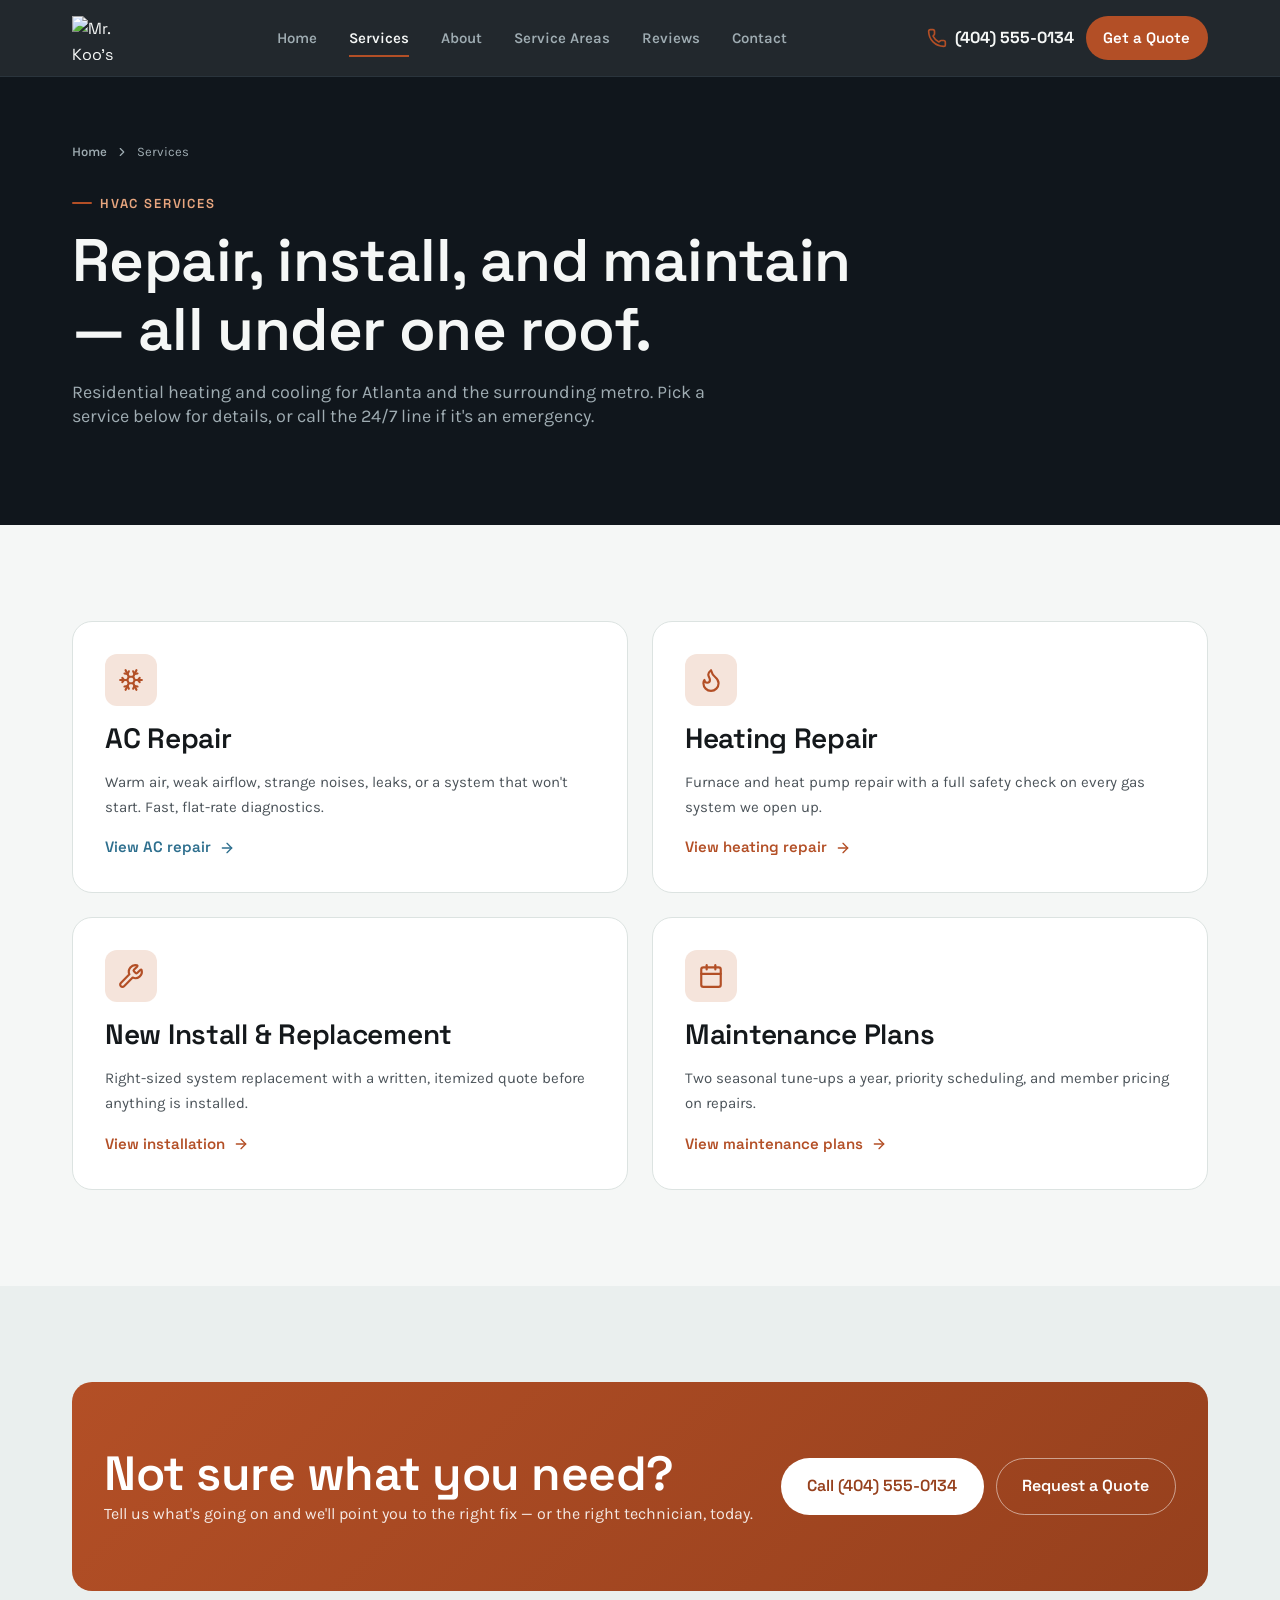
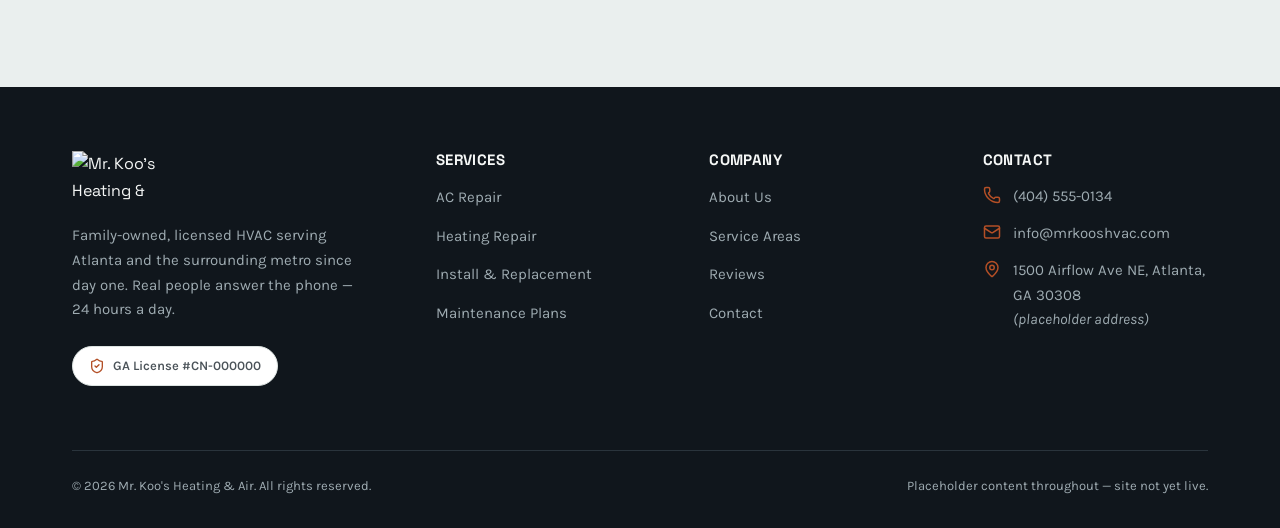
==== commit 69bf45be: "Add files via upload" ====
--- a/services/index.html
+++ b/services/index.html
@@ -17,14 +17,7 @@
 <header class="site-header">
   <div class="container header-inner">
     <a class="brand" href="../index.html" aria-label="Mr. Koo's Heating & Air — home">
-      <svg class="brand-mark" viewBox="0 0 40 40" fill="none" aria-hidden="true">
-        <rect width="40" height="40" rx="10" fill="#B34F26"/>
-        <path d="M20 9c1.6 6.2 6 8.4 6 13.4a6.5 6.5 0 1 1-13 0C13 15.9 18.4 13.5 20 9Z" stroke="#fff" stroke-width="1.6" stroke-linejoin="round"/>
-      </svg>
-      <span>
-        <span class="brand-name">Mr. Koo's</span>
-        <span class="brand-tag">Heating &amp; Air</span>
-      </span>
+      <img class="brand-logo" src="../assets/images/logo.png" alt="Mr. Koo's Heating &amp; Air — Comfort you can count on." width="1536" height="1024">
     </a>
 
     <nav class="main-nav" aria-label="Primary">
@@ -137,14 +130,7 @@
     <div class="footer-grid">
       <div class="footer-brand">
         <a class="brand" href="../index.html" aria-label="Mr. Koo's Heating & Air — home">
-          <svg class="brand-mark" viewBox="0 0 40 40" fill="none" aria-hidden="true">
-            <rect width="40" height="40" rx="10" fill="#B34F26"/>
-            <path d="M20 9c1.6 6.2 6 8.4 6 13.4a6.5 6.5 0 1 1-13 0C13 15.9 18.4 13.5 20 9Z" stroke="#fff" stroke-width="1.6" stroke-linejoin="round"/>
-          </svg>
-          <span>
-            <span class="brand-name">Mr. Koo's</span>
-            <span class="brand-tag">Heating &amp; Air</span>
-          </span>
+          <img class="brand-logo" src="../assets/images/logo.png" alt="Mr. Koo's Heating &amp; Air — Comfort you can count on." width="1536" height="1024">
         </a>
         <p>Family-owned, licensed HVAC serving Atlanta and the surrounding metro since day one. Real people answer the phone &mdash; 24 hours a day.</p>
         <div class="badge-row" style="margin-top: var(--space-5);">
--- a/css/styles.css
+++ b/css/styles.css
@@ -324,24 +324,12 @@
   color: var(--on-navy);
   font-family: var(--font-display);
 }
-.brand-mark {
-  width: 40px;
-  height: 40px;
+.brand-logo {
+  height: 44px;
+  width: auto;
   flex-shrink: 0;
 }
-.brand-name {
-  font-weight: 700;
-  font-size: var(--text-lg);
-  line-height: 1.1;
-}
-.brand-tag {
-  display: block;
-  font-family: var(--font-body);
-  font-weight: 400;
-  font-size: var(--text-xs);
-  color: var(--on-navy-soft);
-  letter-spacing: 0.04em;
-}
+.footer-brand .brand-logo { height: 56px; }
 
 .main-nav {
   display: none;
@@ -525,6 +513,64 @@
 
 @media (min-width: 1024px) {
   .hero-grid { grid-template-columns: 1.15fr 0.85fr; align-items: center; }
+}
+
+/* ---- Hero entrance (load-triggered stagger, above the fold — no scroll observer needed) ---- */
+
+@keyframes hero-fade-up {
+  from { opacity: 0; transform: translateY(20px); }
+  to { opacity: 1; transform: translateY(0); }
+}
+@keyframes hero-scale-in {
+  from { opacity: 0; transform: scale(0.94) translateY(12px); }
+  to { opacity: 1; transform: scale(1) translateY(0); }
+}
+@keyframes hero-bounce-y {
+  0%, 100% { transform: translateY(0); }
+  50% { transform: translateY(8px); }
+}
+
+.hero-enter {
+  opacity: 0;
+  animation: hero-fade-up var(--duration-slow) var(--ease-out) forwards;
+}
+.hero-enter-1 { animation-delay: 80ms; }
+.hero-enter-2 { animation-delay: 180ms; }
+.hero-enter-3 { animation-delay: 280ms; }
+.hero-enter-4 { animation-delay: 380ms; }
+.hero-enter-5 { animation-delay: 480ms; }
+
+.hero-panel.hero-enter {
+  animation-name: hero-scale-in;
+  animation-duration: var(--duration-slow);
+  animation-timing-function: var(--ease-spring);
+  animation-delay: 320ms;
+}
+
+.hero-scroll-cue {
+  position: absolute;
+  left: 50%;
+  bottom: var(--space-5);
+  transform: translateX(-50%);
+  z-index: 2;
+  display: flex;
+  flex-direction: column;
+  align-items: center;
+  gap: var(--space-2);
+  color: var(--on-navy-soft);
+  opacity: 0;
+  animation: hero-fade-up var(--duration-slow) var(--ease-out) forwards;
+  animation-delay: 900ms;
+}
+.hero-scroll-cue span {
+  font-size: var(--text-xs);
+  font-weight: 600;
+  letter-spacing: 0.08em;
+  text-transform: uppercase;
+}
+.hero-scroll-cue svg {
+  width: 20px; height: 20px;
+  animation: hero-bounce-y 1.8s ease-in-out 1.3s infinite;
 }
 
 /* ==========================================================================
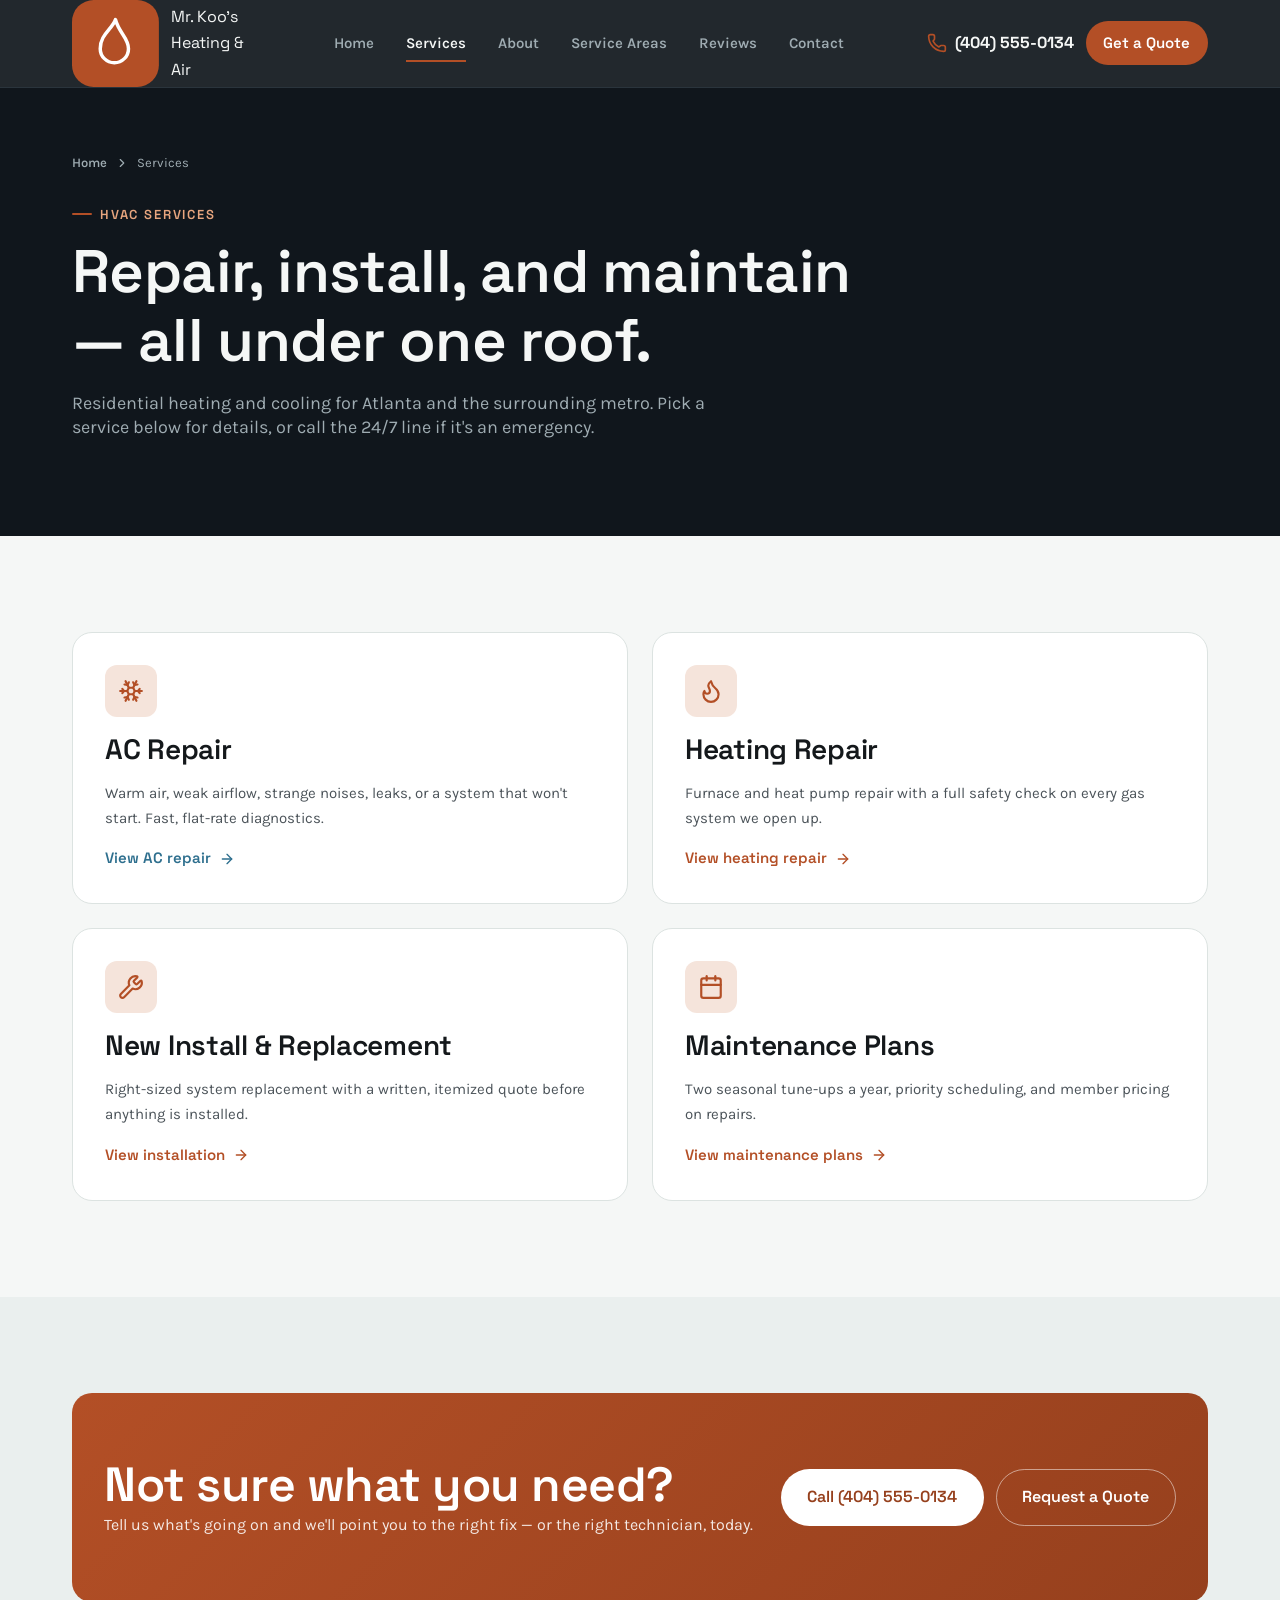
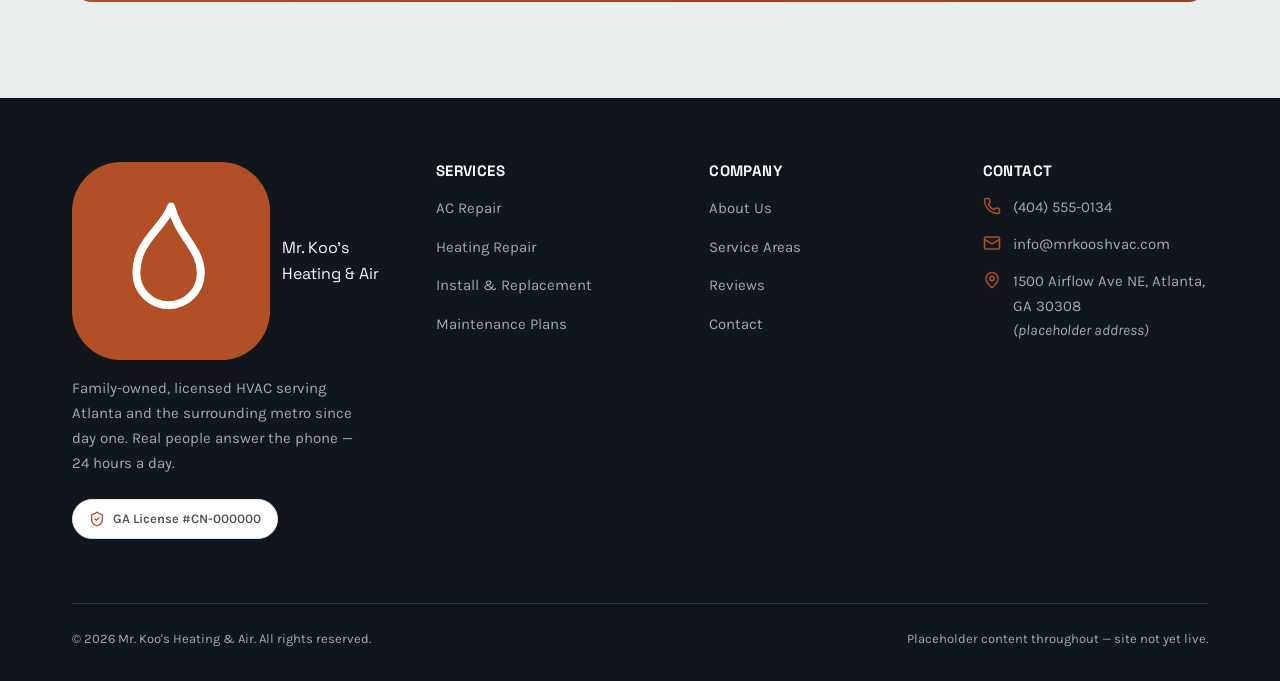
==== commit bcb24792: "Add files via upload" ====
--- a/services/index.html
+++ b/services/index.html
@@ -5,11 +5,49 @@
 <script>document.documentElement.className = "js";</script>
 <meta name="viewport" content="width=device-width, initial-scale=1" />
 <title>HVAC Services | Mr. Koo's Heating &amp; Air, Atlanta GA</title>
-<meta name="description" content="AC repair, heating repair, new system installation, and maintenance plans for Atlanta-area homes. Licensed, family-owned, 24/7 emergency service." />
+<meta name="description" content="AC repair, heating repair, new system installation, and maintenance plans for Atlanta-area homes. Licensed, family-owned, 24/7 emergency service." />
+<link rel="icon" type="image/svg+xml" href="../assets/favicon.svg" />
+<link rel="canonical" href="https://afortenberry.github.io/mr-koos-hvac/services/" />
+<meta property="og:type" content="website" />
+<meta property="og:site_name" content="Mr. Koo's Heating &amp; Air" />
+<meta property="og:title" content="HVAC Services | Mr. Koo's Heating &amp; Air, Atlanta GA" />
+<meta property="og:description" content="AC repair, heating repair, new system installation, and maintenance plans for Atlanta-area homes. Licensed, family-owned, 24/7 emergency service." />
+<meta property="og:url" content="https://afortenberry.github.io/mr-koos-hvac/services/" />
+<meta property="og:image" content="https://afortenberry.github.io/mr-koos-hvac/assets/Images/08_service_van_neighborhood.png" />
+<meta name="twitter:card" content="summary_large_image" />
+<meta name="twitter:title" content="HVAC Services | Mr. Koo's Heating &amp; Air, Atlanta GA" />
+<meta name="twitter:description" content="AC repair, heating repair, new system installation, and maintenance plans for Atlanta-area homes. Licensed, family-owned, 24/7 emergency service." />
 <link rel="preconnect" href="https://fonts.googleapis.com" />
 <link rel="preconnect" href="https://fonts.gstatic.com" crossorigin />
 <link href="https://fonts.googleapis.com/css2?family=Space+Grotesk:wght@500;600;700&family=Karla:wght@400;500;600;700&display=swap" rel="stylesheet" />
 <link rel="stylesheet" href="../css/styles.css" />
+<script type="application/ld+json">
+{
+  "@context": "https://schema.org",
+  "@type": "HVACBusiness",
+  "name": "Mr. Koo's Heating & Air",
+  "image": "https://afortenberry.github.io/mr-koos-hvac/assets/Images/08_service_van_neighborhood.png",
+  "telephone": "+1-404-555-0134",
+  "email": "info@mrkooshvac.com",
+  "priceRange": "$$",
+  "address": {
+    "@type": "PostalAddress",
+    "streetAddress": "1500 Airflow Ave NE",
+    "addressLocality": "Atlanta",
+    "addressRegion": "GA",
+    "postalCode": "30308",
+    "addressCountry": "US"
+  },
+  "areaServed": ["Atlanta, GA","Marietta, GA","Sandy Springs, GA","Decatur, GA","Alpharetta, GA","Roswell, GA","Smyrna, GA","Dunwoody, GA"],
+  "openingHoursSpecification": {
+    "@type": "OpeningHoursSpecification",
+    "dayOfWeek": ["Monday","Tuesday","Wednesday","Thursday","Friday","Saturday","Sunday"],
+    "opens": "00:00",
+    "closes": "23:59"
+  },
+  "url": "https://afortenberry.github.io/mr-koos-hvac/"
+}
+</script>
 </head>
 <body>
 <a class="skip-link" href="#main">Skip to main content</a>
@@ -17,7 +55,14 @@
 <header class="site-header">
   <div class="container header-inner">
     <a class="brand" href="../index.html" aria-label="Mr. Koo's Heating & Air — home">
-      <img class="brand-logo" src="../assets/images/logo.png" alt="Mr. Koo's Heating &amp; Air — Comfort you can count on." width="1536" height="1024">
+      <svg class="brand-mark" viewBox="0 0 40 40" fill="none" aria-hidden="true">
+        <rect width="40" height="40" rx="10" fill="#B34F26"/>
+        <path d="M20 9c1.6 6.2 6 8.4 6 13.4a6.5 6.5 0 1 1-13 0C13 15.9 18.4 13.5 20 9Z" stroke="#fff" stroke-width="1.6" stroke-linejoin="round"/>
+      </svg>
+      <span>
+        <span class="brand-name">Mr. Koo's</span>
+        <span class="brand-tag">Heating &amp; Air</span>
+      </span>
     </a>
 
     <nav class="main-nav" aria-label="Primary">
@@ -130,7 +175,14 @@
     <div class="footer-grid">
       <div class="footer-brand">
         <a class="brand" href="../index.html" aria-label="Mr. Koo's Heating & Air — home">
-          <img class="brand-logo" src="../assets/images/logo.png" alt="Mr. Koo's Heating &amp; Air — Comfort you can count on." width="1536" height="1024">
+          <svg class="brand-mark" viewBox="0 0 40 40" fill="none" aria-hidden="true">
+        <rect width="40" height="40" rx="10" fill="#B34F26"/>
+        <path d="M20 9c1.6 6.2 6 8.4 6 13.4a6.5 6.5 0 1 1-13 0C13 15.9 18.4 13.5 20 9Z" stroke="#fff" stroke-width="1.6" stroke-linejoin="round"/>
+      </svg>
+      <span>
+        <span class="brand-name">Mr. Koo's</span>
+        <span class="brand-tag">Heating &amp; Air</span>
+      </span>
         </a>
         <p>Family-owned, licensed HVAC serving Atlanta and the surrounding metro since day one. Real people answer the phone &mdash; 24 hours a day.</p>
         <div class="badge-row" style="margin-top: var(--space-5);">
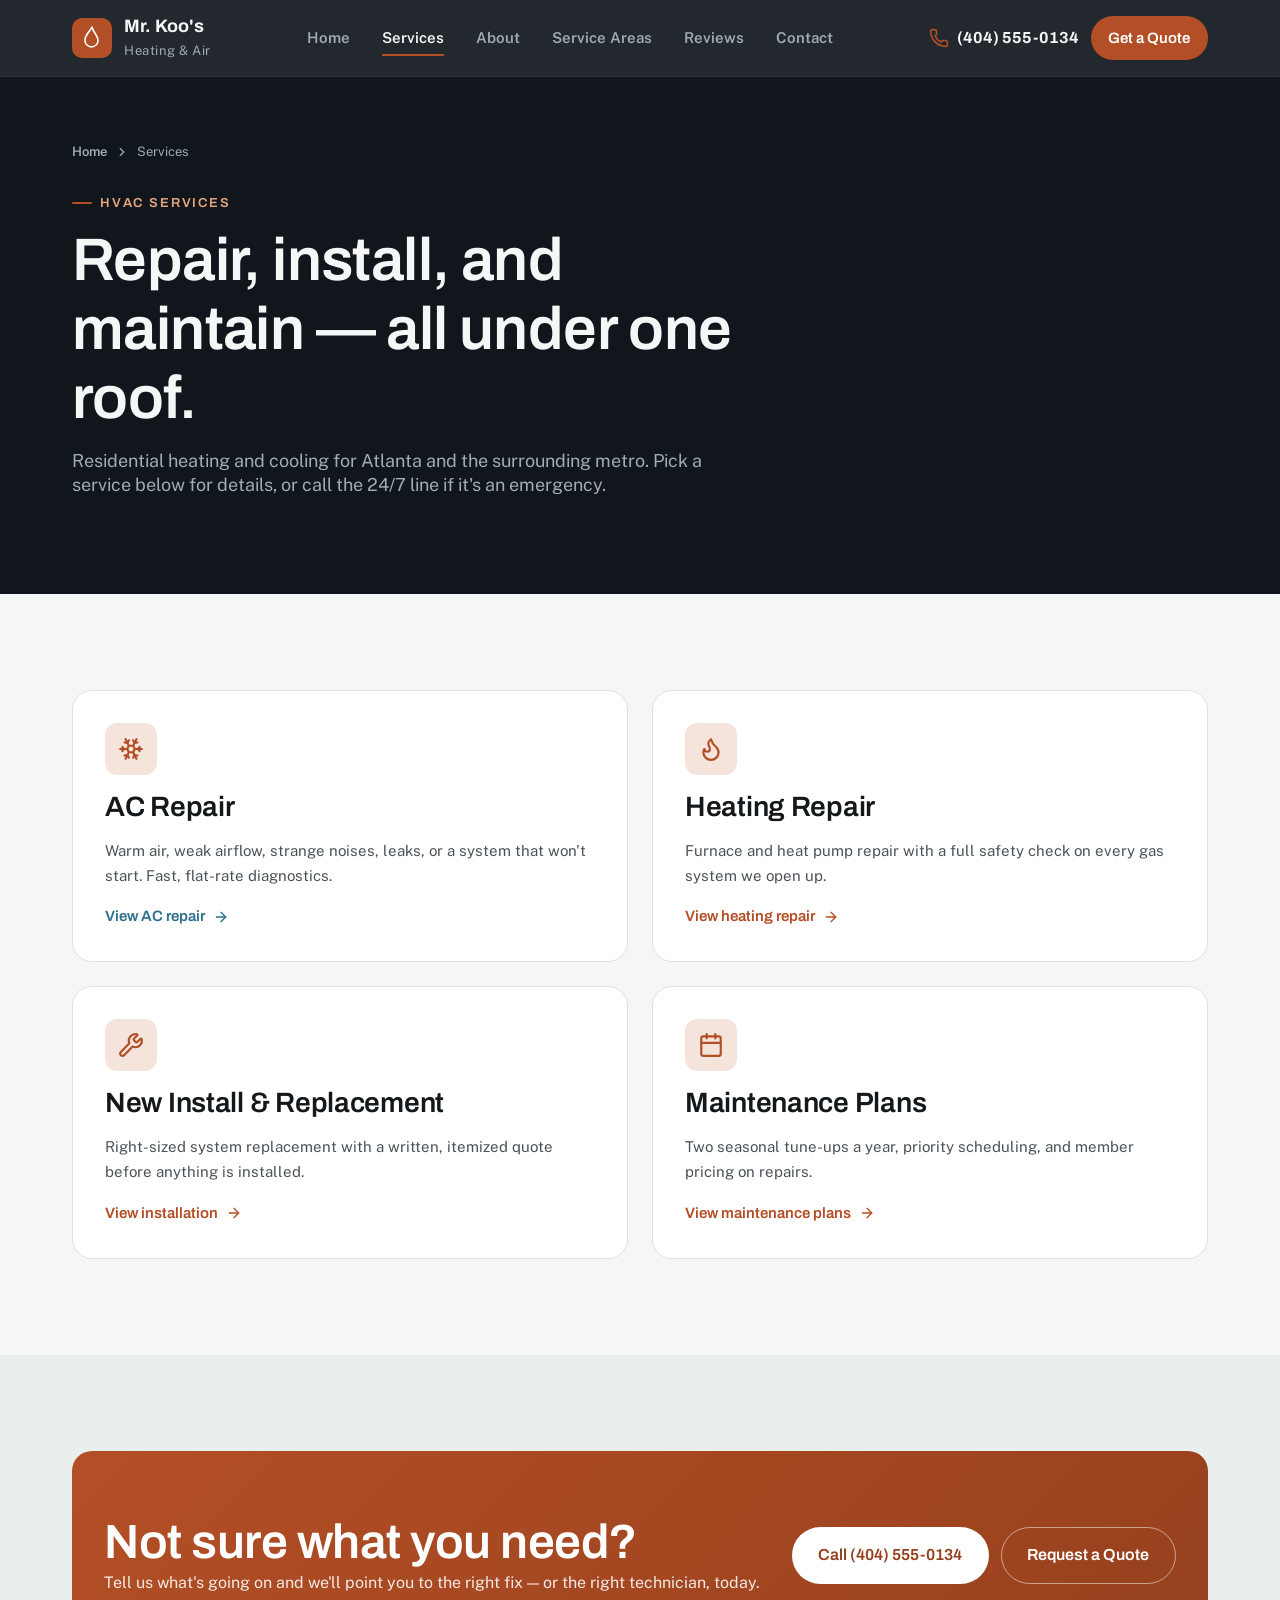
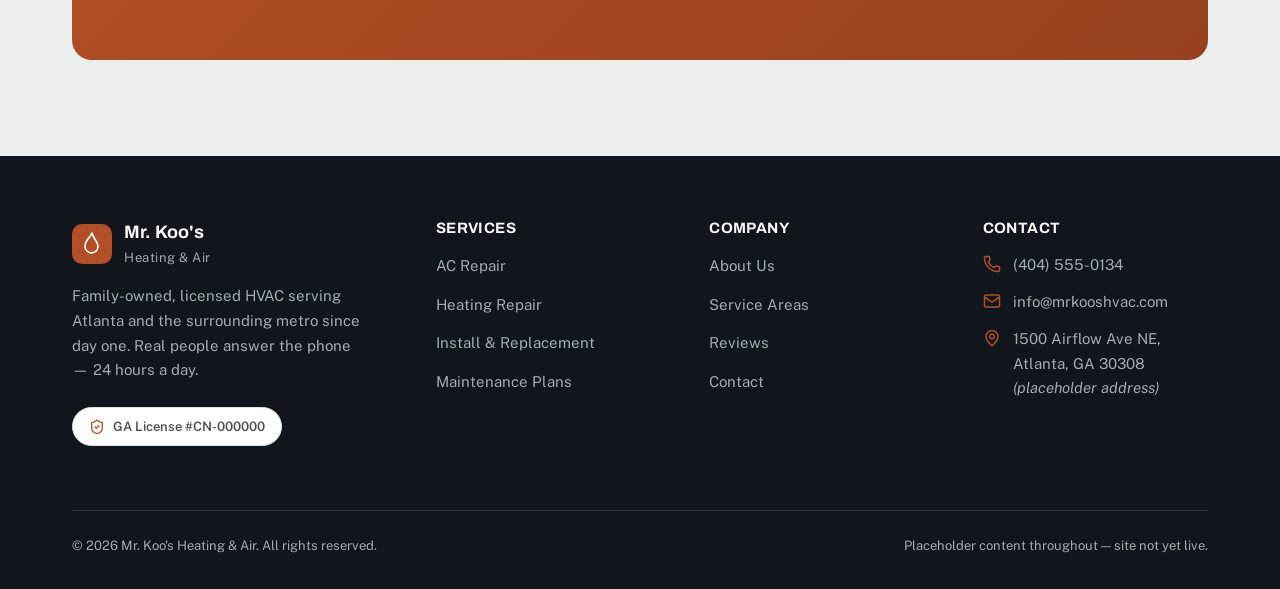
==== commit 2af3676b: "Add files via upload" ====
--- a/services/index.html
+++ b/services/index.html
@@ -19,7 +19,7 @@
 <meta name="twitter:description" content="AC repair, heating repair, new system installation, and maintenance plans for Atlanta-area homes. Licensed, family-owned, 24/7 emergency service." />
 <link rel="preconnect" href="https://fonts.googleapis.com" />
 <link rel="preconnect" href="https://fonts.gstatic.com" crossorigin />
-<link href="https://fonts.googleapis.com/css2?family=Space+Grotesk:wght@500;600;700&family=Karla:wght@400;500;600;700&display=swap" rel="stylesheet" />
+<link href="https://fonts.googleapis.com/css2?family=Archivo:wght@600;700;800;900&family=Public+Sans:wght@400;500;600;700&display=swap" rel="stylesheet" />
 <link rel="stylesheet" href="../css/styles.css" />
 <script type="application/ld+json">
 {
--- a/css/styles.css
+++ b/css/styles.css
@@ -36,8 +36,8 @@
   --danger: #B3261E;
 
   /* ---- Typography ---- */
-  --font-display: "Space Grotesk", "Arial Narrow", sans-serif;
-  --font-body: "Karla", -apple-system, BlinkMacSystemFont, "Segoe UI", sans-serif;
+  --font-display: "Archivo", "Arial Narrow", sans-serif;
+  --font-body: "Public Sans", -apple-system, BlinkMacSystemFont, "Segoe UI", sans-serif;
 
   --text-xs: 0.8125rem;   /* 13px */
   --text-sm: 0.9375rem;   /* 15px */
@@ -323,13 +323,29 @@
   gap: var(--space-3);
   color: var(--on-navy);
   font-family: var(--font-display);
-}
-.brand-logo {
-  height: 44px;
-  width: auto;
   flex-shrink: 0;
-}
-.footer-brand .brand-logo { height: 56px; }
+  white-space: nowrap;
+}
+.brand-mark {
+  width: 40px;
+  height: 40px;
+  flex-shrink: 0;
+}
+.brand-name {
+  font-weight: 700;
+  font-size: var(--text-lg);
+  line-height: 1.1;
+  white-space: nowrap;
+}
+.brand-tag {
+  display: block;
+  font-family: var(--font-body);
+  font-weight: 400;
+  font-size: var(--text-xs);
+  color: var(--on-navy-soft);
+  letter-spacing: 0.04em;
+  white-space: nowrap;
+}
 
 .main-nav {
   display: none;
@@ -674,24 +690,12 @@
 .service-card:hover .service-card-link svg { transform: translateX(3px); }
 .service-card.coil .service-card-link { color: var(--coil); }
 
-/* Bento layout for the home services grid — distinctive, not templated */
-.bento {
-  display: grid;
-  gap: var(--space-5);
-  grid-template-columns: 1fr;
-}
-.bento > * { min-width: 0; }
-@media (min-width: 768px) {
-  .bento { grid-template-columns: repeat(4, 1fr); grid-auto-rows: 1fr; }
-  .bento .service-card:nth-child(1) { grid-column: span 2; grid-row: span 2; }
-  .bento .service-card:nth-child(2) { grid-column: span 2; }
-  .bento .service-card:nth-child(3) { grid-column: span 2; }
-  .bento .service-card:nth-child(4) { grid-column: span 4; }
-}
-.bento .service-card:nth-child(1) .service-card-icon { width: 60px; height: 60px; }
-.bento .service-card:nth-child(1) .service-card-icon svg { width: 30px; height: 30px; }
-.bento .service-card:nth-child(4) { flex-direction: row; align-items: center; flex-wrap: wrap; }
-.bento .service-card:nth-child(4) .service-card-link { margin-top: 0; margin-left: auto; }
+.service-card-photo {
+  border-radius: var(--radius-md);
+  overflow: hidden;
+  aspect-ratio: 4 / 3;
+}
+.service-card-photo img { width: 100%; height: 100%; object-fit: cover; display: block; }
 
 /* ==========================================================================
    Why-us / stat row
@@ -776,6 +780,35 @@
 }
 .testimonial-name { font-weight: 700; font-size: var(--text-sm); }
 .testimonial-loc { font-size: var(--text-xs); color: var(--ink-faint); }
+
+/* ==========================================================================
+   Photography
+   ========================================================================== */
+
+.feature-photo {
+  border-radius: var(--radius-lg);
+  overflow: hidden;
+  box-shadow: var(--shadow-md);
+  aspect-ratio: 21 / 8;
+}
+.feature-photo img { width: 100%; height: 100%; object-fit: cover; }
+@media (max-width: 640px) {
+  .feature-photo { aspect-ratio: 4 / 3; }
+}
+
+.photo-card {
+  background: var(--surface);
+  border: 1px solid var(--border);
+  border-radius: var(--radius-lg);
+  overflow: hidden;
+  box-shadow: var(--shadow-sm);
+  transition: transform var(--duration-base) var(--ease-out), box-shadow var(--duration-base) var(--ease-out);
+}
+.photo-card:hover { transform: translateY(-4px); box-shadow: var(--shadow-md); }
+.photo-card img { width: 100%; aspect-ratio: 4 / 3; object-fit: cover; }
+.photo-card-caption { padding: var(--space-5); }
+.photo-card-caption h4 { font-size: var(--text-base); }
+.photo-card-caption p { color: var(--ink-soft); font-size: var(--text-sm); margin-top: var(--space-2); }
 
 /* ==========================================================================
    CTA band
